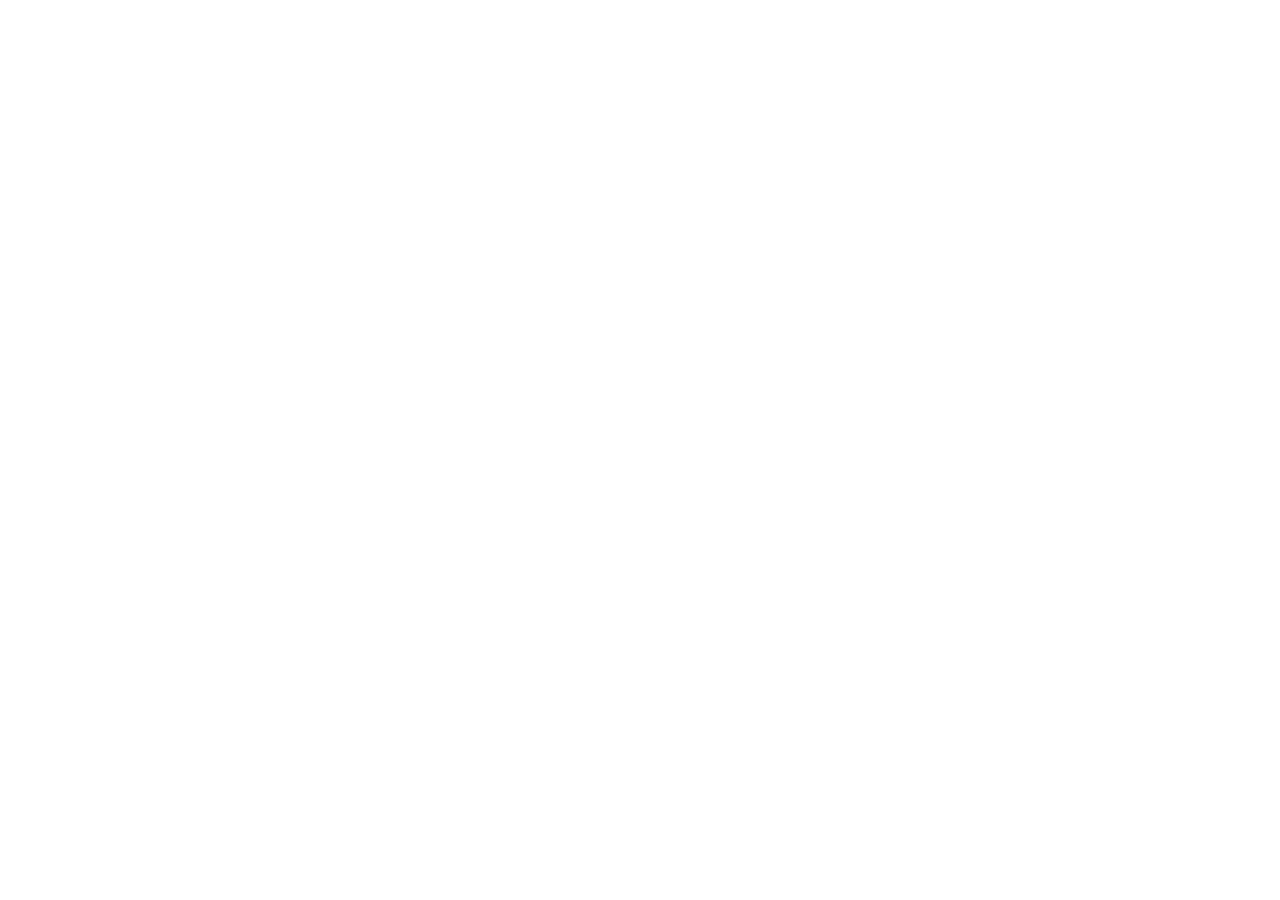
==== portfolio.html @ 0221e302 "updates" ====
<!DOCTYPE html>
<html lang="fr">
    <head>
        <meta charset="UTF-8" />
        <meta name="description" content="Portfolio de Noa Cengarle">
        <meta name="author" content="Noa Cengarle">
        <meta name="viewport" content="width=device-width, initial-scale=1">
        <link rel="stylesheet" href="portfolio.css">
        
        <link rel="icon" type="image/x-icon" href="./Images/favicon.ico">
        <title>Noa Cengarle - portfolio</title>
        
    </head>
    
    <body>
        
    </body>
</html>
---- portfolio.css ----
* {
    padding: 0px;
    margin: 0px;
    text-decoration: none;
    list-style-type: none;
    border: none;
    /* border: red;
    border-style: solid; */
}

:root {
    --primary-color: #E88307;
    --secondary-color : #D9D9D9;
    --light-grey: #424242;
    --medium-grey : #252525;
    --dark-grey: #0C0C0C;
}

:is(h1, h2, h3, h4, h5, h6) {
    font-family: "Roboto mono";
}
p {
    font-family: "Montserrat";
}
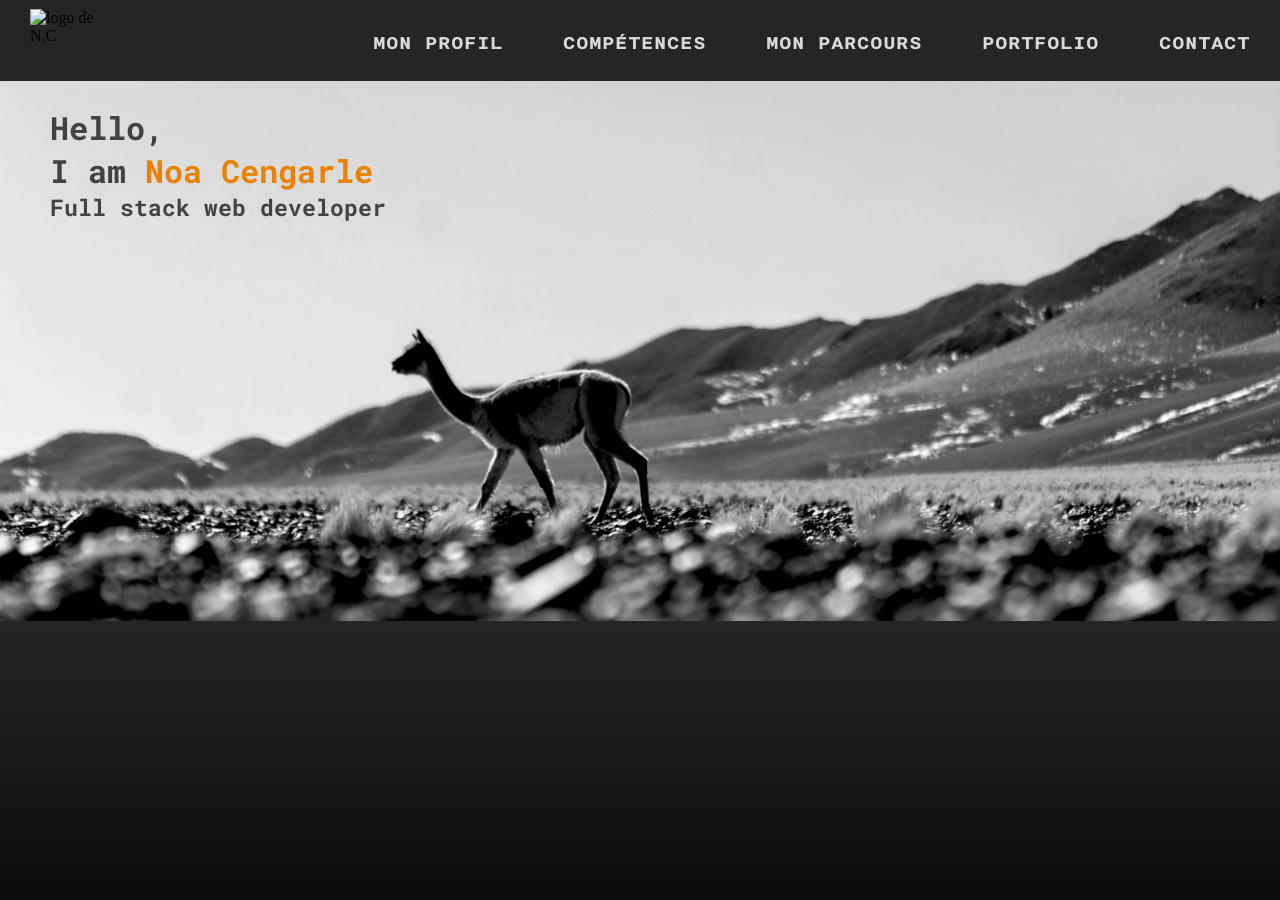
==== commit d5ff307e: "navbar" ====
--- a/portfolio.html
+++ b/portfolio.html
@@ -6,13 +6,52 @@
         <meta name="author" content="Noa Cengarle">
         <meta name="viewport" content="width=device-width, initial-scale=1">
         <link rel="stylesheet" href="portfolio.css">
+        <link rel="preconnect" href="https://fonts.googleapis.com">
+        <link rel="preconnect" href="https://fonts.gstatic.com" crossorigin>
+        <link href="https://fonts.googleapis.com/css2?family=Montserrat:ital,wght@0,100..900;1,100..900&family=Roboto+Mono:ital,wght@0,100..700;1,100..700&display=swap" 
+        rel="stylesheet">
         
         <link rel="icon" type="image/x-icon" href="./Images/favicon.ico">
         <title>Noa Cengarle - portfolio</title>
-        
     </head>
     
     <body>
-        
+        <header>
+            <img src="./Images/NC.png" alt="logo de N.C" class="nc">
+            <nav class="navbar">
+                <ul class="nav-link">
+                    <li><a href="#profil">Mon profil</a></li>
+                    <li><a href="#competences">Compétences</a></li>
+                    <li><a href="#parcours">Mon parcours</a></li>
+                    <li><a href="#portfolio">Portfolio</a></li>
+                    <li><a href="#contact">Contact</a></li>
+                </ul>
+                <div class="menu">
+                    <input type="checkbox" id="menu-hamburger">
+                    <label for="menu-hamburger"></label>
+                </div>
+            </nav>
+        </header>
+
+        <main>
+            <section class="presentation">
+                <article class="texte">
+                    <h1>Hello, <br>I am <span class="nom">Noa Cengarle</span></h1>
+                    <h2>Full stack web developer</h2>
+                </article>
+                <img src="./Images/guanaco.jpg" alt="photo en noir et blanc d'un guanaco"
+                class="guanaco">
+            </section>
+        </main>
     </body>
+
+    <script>
+        const menuHamburger = document.querySelector("#menu-hamburger")
+        const navLinks = document.querySelector(".nav-link")
+
+        menuHamburger.addEventListener('click',()=>{
+        navLinks.classList.toggle('mobile-menu')
+        })
+    </script>
+
 </html>
--- a/portfolio.css
+++ b/portfolio.css
@@ -16,9 +16,212 @@
     --dark-grey: #0C0C0C;
 }
 
-:is(h1, h2, h3, h4, h5, h6) {
+h1, h2, h3, h4, h5, h6 {
     font-family: "Roboto mono";
 }
 p {
     font-family: "Montserrat";
+}
+
+/* Nav bar */
+header {
+    display: flex;
+    justify-content: space-between;
+    align-items: center;
+    background-color: var(--medium-grey);
+
+    .nc {
+        height: 7vh;
+        padding-left: 30px;
+        }
+
+    .navbar {
+        display: flex;
+        align-items: center;
+        justify-content: flex-end;
+        width: 100%;
+        height: 9vh;
+        box-sizing: border-box;
+        overflow: hidden;
+
+        .nav-link {
+            display: flex;
+            font-variant: small-caps;
+            font-size: 16pt;
+
+            li a {
+                display: inline-block;
+                position: relative;
+                font-family: "Roboto Mono";
+                font-weight: bold;
+                color: var(--secondary-color);
+                padding: 30px;
+            }
+        }
+        
+        .menu {
+            display: none;
+            padding: 20px 100% 15px 30px;
+            /* background-color: var(--medium-grey); */
+        }
+        label {
+            width: 30px;
+            height: 4px;
+            background-color: var(--primary-color);
+            position: absolute;
+            top: 4vh;
+            right: 5vw;
+            cursor: pointer;
+            border-radius: 16px;
+
+            &::before, &::after {
+                content: " ";
+                width: 30px;
+                height: 4px;
+                background-color: var(--primary-color);
+                position: absolute;
+                display: block;
+                border-radius: 16px;
+                transition: all 0.7s ease;
+            }
+
+            &::before {
+                bottom: 9px;
+                left: 0;
+                transform-origin: left top;
+            }
+
+            &::after {
+                top: 9px;
+                left: 0;
+                transform-origin: left bottom;
+            }
+        }
+        #menu-hamburger:checked ~label::before {
+            transform: rotateZ(40deg);
+        }
+        #menu-hamburger:checked ~label::after {
+            transform: rotateZ(-40deg);
+        }
+        #menu-hamburger:checked ~label {
+            background-color: var(--medium-grey);
+        }
+        #menu-hamburger ~label {
+            transition: all 0.6s ease;
+        }
+        #menu-hamburger {
+            display: none;
+        }
+    }
+}
+/* Fin nav bar */
+
+/* Mon profil */
+body {
+    min-height: 100vh;
+    background: var(--medium-grey);
+    background: linear-gradient(var(--medium-grey) 70%, var(--dark-grey) 100%);
+
+    main {
+        .presentation {
+            position: relative;
+        
+            .guanaco {
+                width: 100%;
+                height: 60vh;
+                object-fit: cover;
+                object-position:50% 56%;
+            }
+            .texte {
+                position: absolute;
+                top: 25px;
+                left: 50px;
+
+                h1 {
+                    font-size: 24pt;
+                }
+
+                h2 {
+                    font-size: 17pt;
+                }
+
+                :is(h1, h2) {
+                    color: var(--light-grey);
+                }
+                span.nom {
+                    color: var(--primary-color);
+                }
+            }
+        }
+    }
+}
+/* Fin mon profil */
+
+
+@media screen and (max-width: 992px) {
+    header {
+        .nc {
+            position: absolute;
+            top: 1vh;
+            left: 1vw;
+            }
+        .navbar {
+            width: 100vw;
+
+            .nav-link {
+                position: absolute;
+                top: 0;
+                left: 0;
+                background: linear-gradient(var(--medium-grey) 0%, var(--dark-grey) 100%);
+                display: flex;
+                flex-direction: column;
+                justify-content: center;
+                align-items: center;
+                margin-left: -100%;
+                transition: all 0.5s ease;
+                z-index: 1;
+                
+                li {
+                    font-size: 1.5em;
+                }
+    
+                li a {
+                    font-weight: bolder;
+                }
+            }
+
+            .menu {
+                display: block;
+                z-index: 2;
+            }
+            
+            .nav-link.mobile-menu {
+                margin-left: 0;
+                width: 100%;
+                height: 100vh;
+            }
+        }
+    }
+}
+
+@media screen and (max-width: 576px) {
+    body {    
+        main {
+            .presentation {
+                .guanaco {
+                    object-position:20% 56%;
+                }
+                .texte {
+                    left: 25px;
+                    h1 {
+                        font-size: 20pt;
+                    }
+    
+                    h2 {
+                        font-size: 14pt;
+                    }
+                }
+            }
+        }
+    }
 }
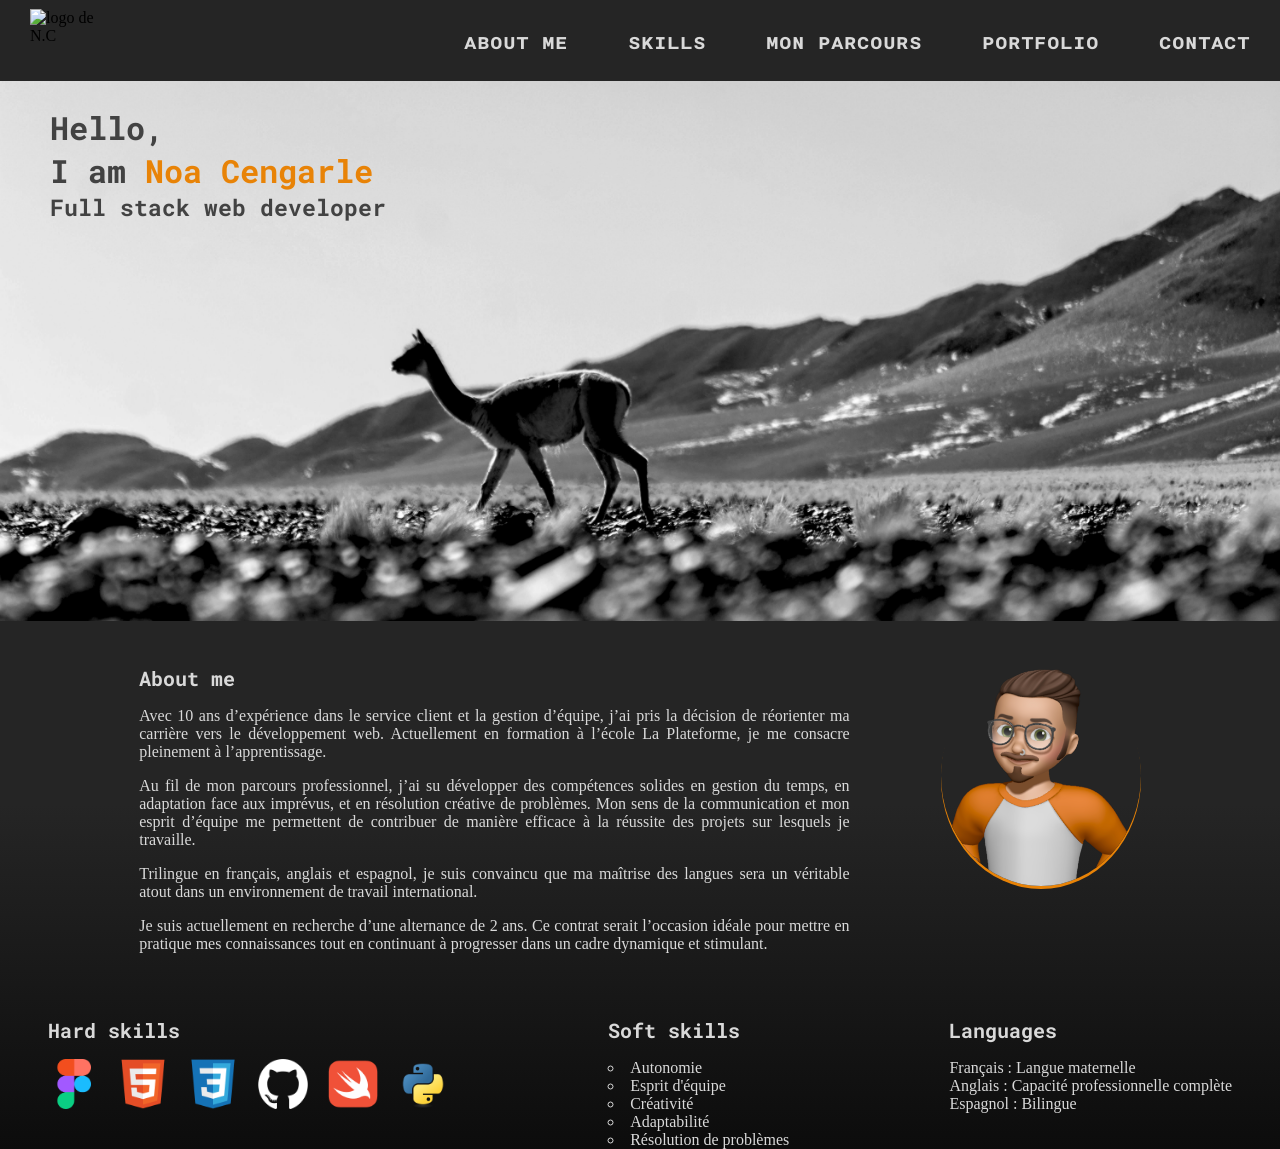
==== commit 1f7f7f69: "skills" ====
--- a/portfolio.html
+++ b/portfolio.html
@@ -20,8 +20,8 @@
             <img src="./Images/NC.png" alt="logo de N.C" class="nc">
             <nav class="navbar">
                 <ul class="nav-link">
-                    <li><a href="#profil">Mon profil</a></li>
-                    <li><a href="#competences">Compétences</a></li>
+                    <li><a href="#aboutme">About me</a></li>
+                    <li><a href="#skills">Skills</a></li>
                     <li><a href="#parcours">Mon parcours</a></li>
                     <li><a href="#portfolio">Portfolio</a></li>
                     <li><a href="#contact">Contact</a></li>
@@ -42,6 +42,63 @@
                 <img src="./Images/guanaco.jpg" alt="photo en noir et blanc d'un guanaco"
                 class="guanaco">
             </section>
+
+            <section class="aboutme" id="aboutme">
+                <img src="./Images/memoji2.png" alt="Memoji personnel" class="memoji">
+                <article class="texte">
+                    <h3>About me</h3>
+                    <p>Avec 10 ans d’expérience dans le service client et la gestion d’équipe, 
+                        j’ai pris la décision de réorienter ma carrière vers le développement web. 
+                        Actuellement en formation à l’école La Plateforme, je me consacre pleinement 
+                        à l’apprentissage.</p>
+                    <p>Au fil de mon parcours professionnel, j’ai su développer des compétences 
+                        solides en gestion du temps, en adaptation face aux imprévus, et en 
+                        résolution créative de problèmes. Mon sens de la communication et mon esprit 
+                        d’équipe me permettent de contribuer de manière efficace à la réussite des 
+                        projets sur lesquels je travaille.</p>
+                    <p>Trilingue en français, anglais et espagnol, je suis convaincu que ma maîtrise 
+                        des langues sera un véritable atout dans un environnement de travail 
+                        international.</p>
+                    <p>Je suis actuellement en recherche d’une alternance de 2 ans. Ce contrat 
+                        serait l’occasion idéale pour mettre en pratique mes connaissances tout en 
+                        continuant à progresser dans un cadre dynamique et stimulant.</p>
+                </article>
+            </section>
+
+            <section class="skills" id="skills">
+                <article class="hard">
+                    <h3>Hard skills</h3>
+                    <div class="images">
+                        <img src="./Images/Logos/figma-original.png" alt="logo Figma">
+                        <img src="./Images/Logos/html5-original.png" alt="logo HTML5">
+                        <img src="./Images/Logos/css3-original.png" alt="logo CSS3">
+                        <img src="./Images/Logos/github-original.png" alt="logo GitHub">
+                        <img src="./Images/Logos/swift-original.png" alt="logo Swift">
+                        <img src="./Images/Logos/python-original.png" alt="logo Python">
+                    </div>
+                </article>
+
+                <article class="soft">
+                    <h3>Soft skills</h3>
+                    <ul>
+                        <li>Autonomie</li>
+                        <li>Esprit d'équipe</li>
+                        <li>Créativité</li>
+                        <li>Adaptabilité</li>
+                        <li>Résolution de problèmes</li>
+                    </ul>
+                </article>
+
+                <article class="languages">
+                    <h3>Languages</h3>
+                    <ul>
+                        <li>Français : Langue maternelle</li>
+                        <li>Anglais : Capacité professionnelle complète</li>
+                        <li>Espagnol : Bilingue</li>
+                    </ul>
+                </article>
+
+            </section>
         </main>
     </body>
 
--- a/portfolio.css
+++ b/portfolio.css
@@ -18,9 +18,11 @@
 
 h1, h2, h3, h4, h5, h6 {
     font-family: "Roboto mono";
-}
-p {
+    color: var(--secondary-color);
+}
+p, ul li {
     font-family: "Montserrat";
+    color: var(--secondary-color);
 }
 
 /* Nav bar */
@@ -153,6 +155,74 @@
                 }
             }
         }
+
+        .aboutme {
+            padding: 40px 48px;
+            display: flex;
+            flex-direction: row-reverse;
+            align-items: flex-start;
+            justify-content: space-evenly;
+
+            .memoji {
+                width: 200px;
+                border-radius: 50%;
+                object-fit: cover;
+                object-position: 50% 40%;
+                box-shadow: 0 3px 0 var(--primary-color);
+            }
+            .texte {
+                width: 60%;
+
+                h3 {
+                    padding-bottom: 8px;
+                    font-size: 15pt;
+                }
+                p {
+                    padding: 8px 0;
+                    text-align: justify;
+                }
+            }
+        }
+
+        .skills {
+            padding: 0 48px;
+            display: flex;
+            align-items: flex-start;
+            justify-content: space-between;
+
+            h3 {
+                padding: 16px 0;
+                font-size: 15pt;
+            }
+
+            .hard {
+                display: flex;
+                flex-direction: column;
+                
+                .images {
+                    display: flex;
+                    gap: 20px;                    
+                    img {
+                        width: 50px;
+                    }
+                }
+            }
+
+            .soft {
+                display: flex;
+                flex-direction: column;
+                align-items: flex-start;
+                ul li {
+                    list-style-position: inside;
+                    list-style-type: circle;
+                }
+            }
+
+            .languages {
+                display: flex;
+                flex-direction: column;
+            }
+        }
     }
 }
 /* Fin mon profil */
@@ -199,6 +269,28 @@
                 margin-left: 0;
                 width: 100%;
                 height: 100vh;
+            }
+        }
+    }
+    body {
+        main {
+            .aboutme {
+                flex-direction: column;
+                align-items: center;
+
+                .texte {
+                    padding-top: 24px;
+                    width: 100%;
+                }
+            }
+            .skills {
+                display: flex;
+                flex-direction: column;
+                align-items: center;
+
+                .hard, .soft, .languages {
+                    align-items: center;
+                }
             }
         }
     }
